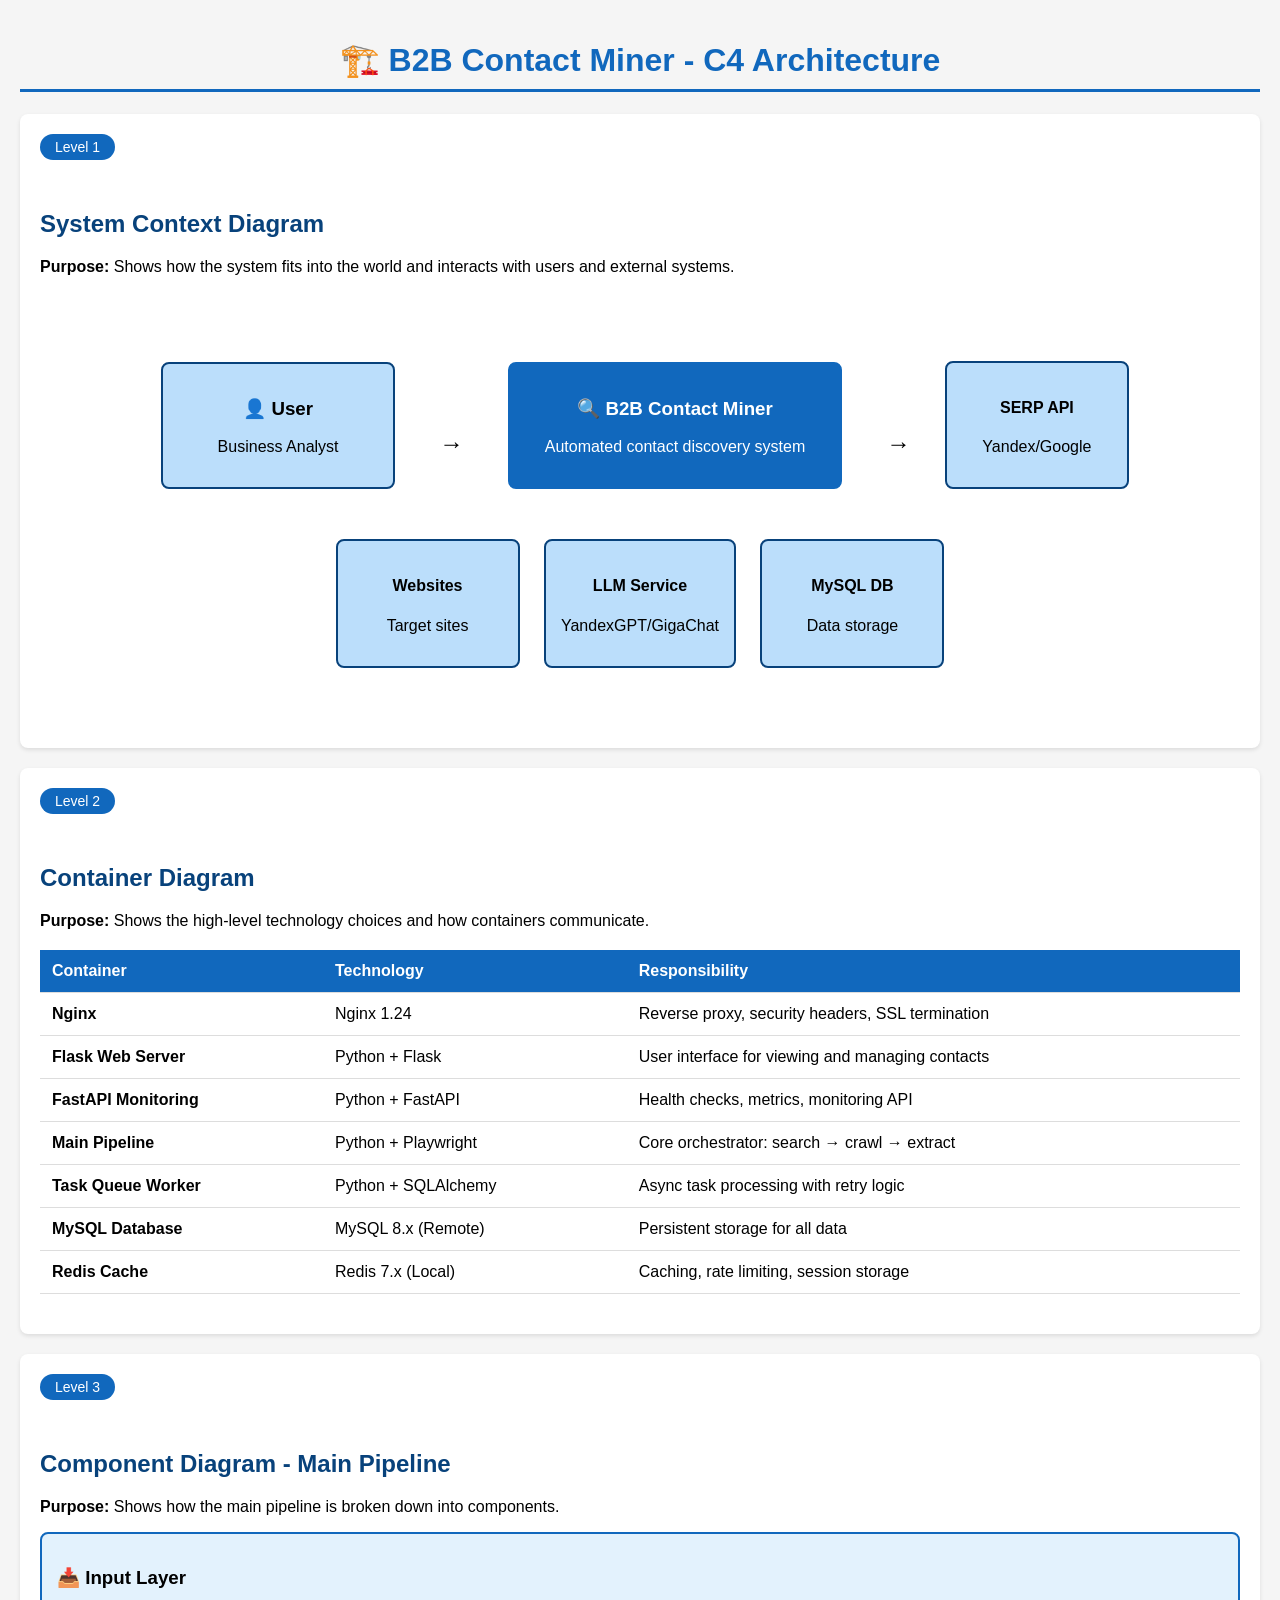
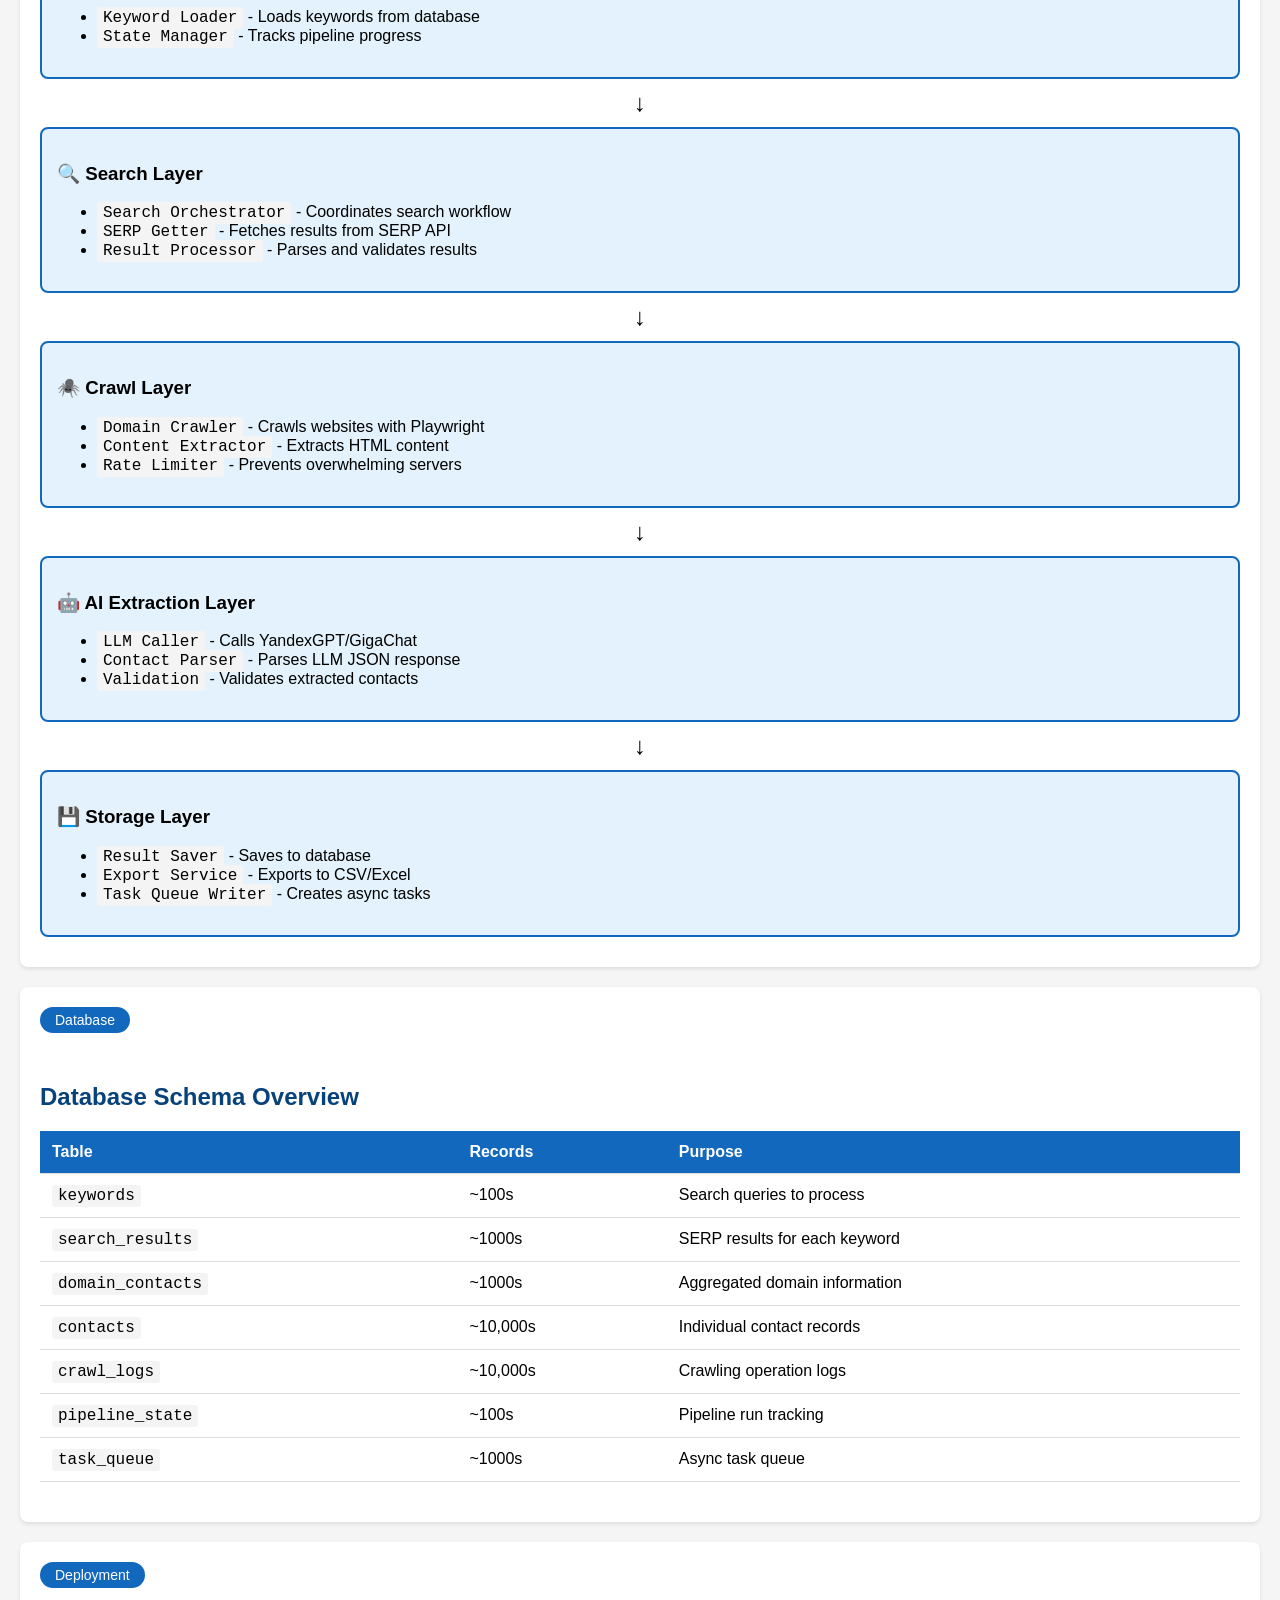
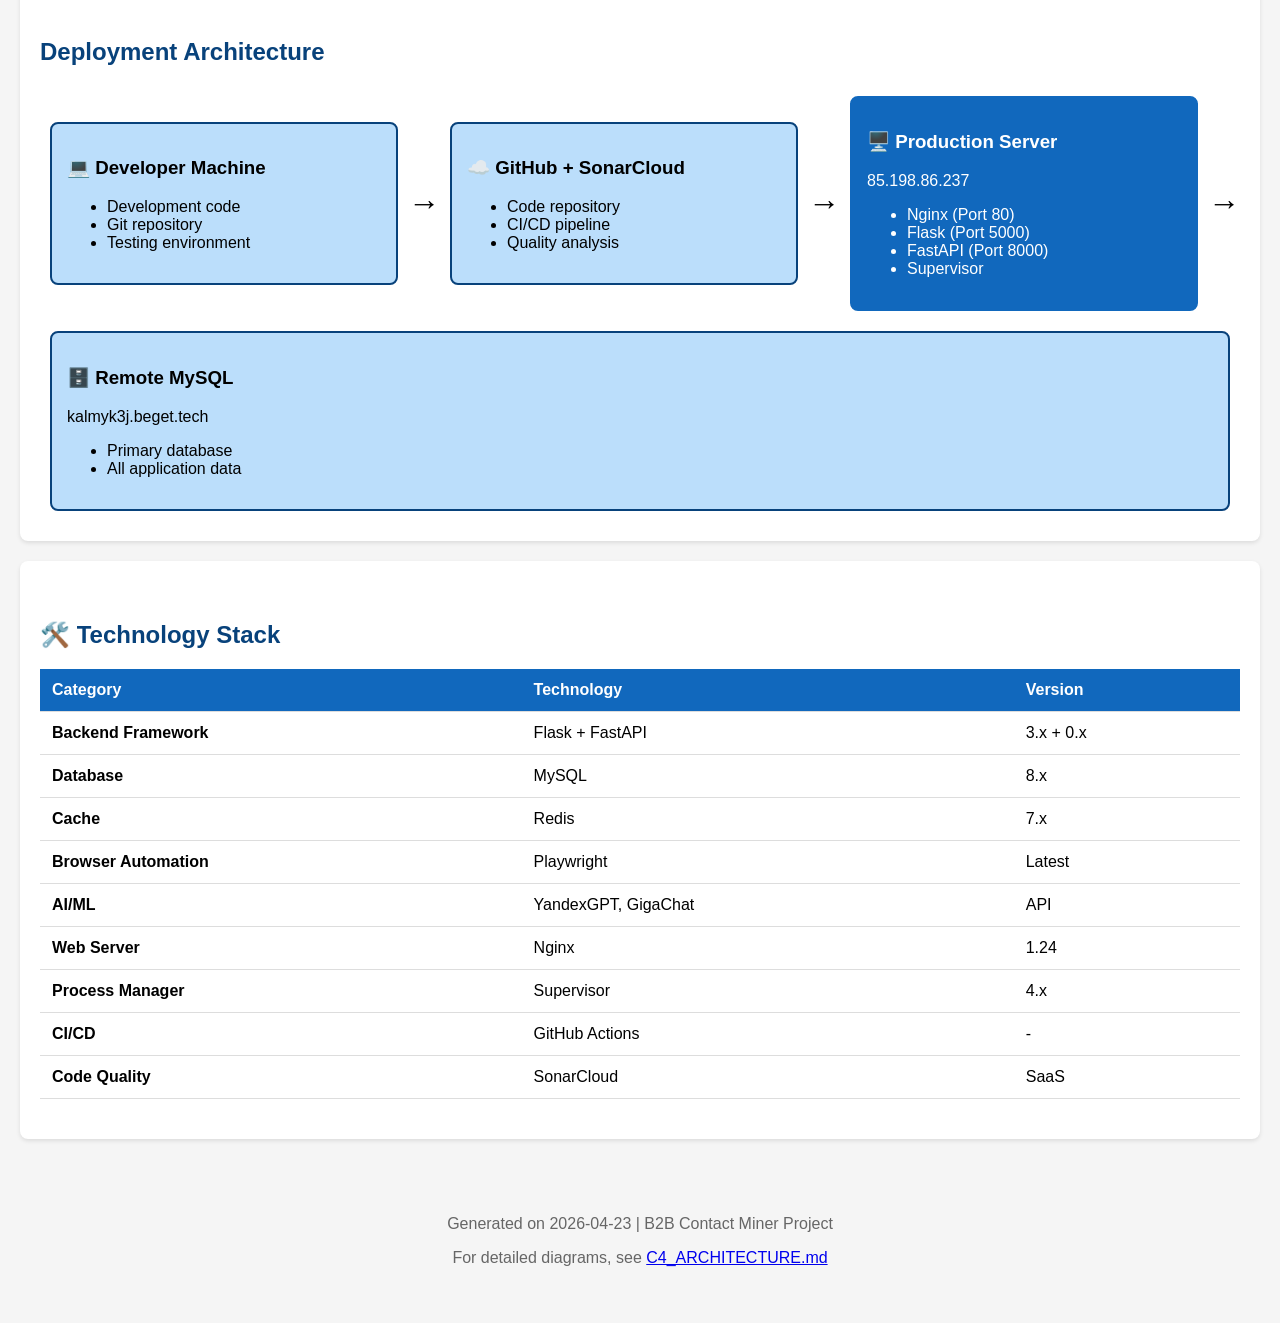
==== doc/C4_DIAGRAM.html @ bc8a8324 "Add interactive HTML C4 architecture diagram" ====
<!DOCTYPE html>
<html lang="en">
<head>
    <meta charset="UTF-8">
    <meta name="viewport" content="width=device-width, initial-scale=1.0">
    <title>B2B Contact Miner - C4 Architecture</title>
    <style>
        body {
            font-family: 'Segoe UI', Tahoma, Geneva, Verdana, sans-serif;
            max-width: 1400px;
            margin: 0 auto;
            padding: 20px;
            background: #f5f5f5;
        }
        h1 {
            color: #1168bd;
            text-align: center;
            border-bottom: 3px solid #1168bd;
            padding-bottom: 10px;
        }
        h2 {
            color: #08427b;
            margin-top: 40px;
        }
        .diagram-container {
            background: white;
            padding: 20px;
            margin: 20px 0;
            border-radius: 8px;
            box-shadow: 0 2px 4px rgba(0,0,0,0.1);
        }
        .level-badge {
            display: inline-block;
            background: #1168bd;
            color: white;
            padding: 5px 15px;
            border-radius: 20px;
            font-size: 14px;
            margin-bottom: 10px;
        }
        table {
            width: 100%;
            border-collapse: collapse;
            margin: 20px 0;
            background: white;
        }
        th, td {
            padding: 12px;
            text-align: left;
            border-bottom: 1px solid #ddd;
        }
        th {
            background: #1168bd;
            color: white;
        }
        tr:hover {
            background: #f5f5f5;
        }
        .component-box {
            border: 2px solid #1168bd;
            border-radius: 8px;
            padding: 15px;
            margin: 10px 0;
            background: #e3f2fd;
        }
        .external-box {
            border: 2px solid #08427b;
            border-radius: 8px;
            padding: 15px;
            margin: 10px 0;
            background: #bbdefb;
        }
        code {
            background: #f4f4f4;
            padding: 2px 6px;
            border-radius: 3px;
            font-family: 'Courier New', monospace;
        }
    </style>
</head>
<body>
    <h1>🏗️ B2B Contact Miner - C4 Architecture</h1>
    
    <div class="diagram-container">
        <span class="level-badge">Level 1</span>
        <h2>System Context Diagram</h2>
        <p><strong>Purpose:</strong> Shows how the system fits into the world and interacts with users and external systems.</p>
        
        <div style="text-align: center; padding: 40px;">
            <div style="display: inline-block; margin: 20px;">
                <div class="external-box" style="min-width: 200px;">
                    <h3>👤 User</h3>
                    <p>Business Analyst</p>
                </div>
            </div>
            
            <div style="display: inline-block; margin: 20px; font-size: 24px;">→</div>
            
            <div style="display: inline-block; margin: 20px;">
                <div class="component-box" style="min-width: 300px; background: #1168bd; color: white;">
                    <h3>🔍 B2B Contact Miner</h3>
                    <p>Automated contact discovery system</p>
                </div>
            </div>
            
            <div style="display: inline-block; margin: 20px; font-size: 24px;">→</div>
            
            <div style="display: inline-block; margin: 10px;">
                <div class="external-box" style="min-width: 150px;">
                    <h4>SERP API</h4>
                    <p>Yandex/Google</p>
                </div>
            </div>
            <div style="display: inline-block; margin: 10px;">
                <div class="external-box" style="min-width: 150px;">
                    <h4>Websites</h4>
                    <p>Target sites</p>
                </div>
            </div>
            <div style="display: inline-block; margin: 10px;">
                <div class="external-box" style="min-width: 150px;">
                    <h4>LLM Service</h4>
                    <p>YandexGPT/GigaChat</p>
                </div>
            </div>
            <div style="display: inline-block; margin: 10px;">
                <div class="external-box" style="min-width: 150px;">
                    <h4>MySQL DB</h4>
                    <p>Data storage</p>
                </div>
            </div>
        </div>
    </div>
    
    <div class="diagram-container">
        <span class="level-badge">Level 2</span>
        <h2>Container Diagram</h2>
        <p><strong>Purpose:</strong> Shows the high-level technology choices and how containers communicate.</p>
        
        <table>
            <thead>
                <tr>
                    <th>Container</th>
                    <th>Technology</th>
                    <th>Responsibility</th>
                </tr>
            </thead>
            <tbody>
                <tr>
                    <td><strong>Nginx</strong></td>
                    <td>Nginx 1.24</td>
                    <td>Reverse proxy, security headers, SSL termination</td>
                </tr>
                <tr>
                    <td><strong>Flask Web Server</strong></td>
                    <td>Python + Flask</td>
                    <td>User interface for viewing and managing contacts</td>
                </tr>
                <tr>
                    <td><strong>FastAPI Monitoring</strong></td>
                    <td>Python + FastAPI</td>
                    <td>Health checks, metrics, monitoring API</td>
                </tr>
                <tr>
                    <td><strong>Main Pipeline</strong></td>
                    <td>Python + Playwright</td>
                    <td>Core orchestrator: search → crawl → extract</td>
                </tr>
                <tr>
                    <td><strong>Task Queue Worker</strong></td>
                    <td>Python + SQLAlchemy</td>
                    <td>Async task processing with retry logic</td>
                </tr>
                <tr>
                    <td><strong>MySQL Database</strong></td>
                    <td>MySQL 8.x (Remote)</td>
                    <td>Persistent storage for all data</td>
                </tr>
                <tr>
                    <td><strong>Redis Cache</strong></td>
                    <td>Redis 7.x (Local)</td>
                    <td>Caching, rate limiting, session storage</td>
                </tr>
            </tbody>
        </table>
    </div>
    
    <div class="diagram-container">
        <span class="level-badge">Level 3</span>
        <h2>Component Diagram - Main Pipeline</h2>
        <p><strong>Purpose:</strong> Shows how the main pipeline is broken down into components.</p>
        
        <div class="component-box">
            <h3>📥 Input Layer</h3>
            <ul>
                <li><code>Keyword Loader</code> - Loads keywords from database</li>
                <li><code>State Manager</code> - Tracks pipeline progress</li>
            </ul>
        </div>
        
        <div style="text-align: center; font-size: 24px; margin: 10px;">↓</div>
        
        <div class="component-box">
            <h3>🔍 Search Layer</h3>
            <ul>
                <li><code>Search Orchestrator</code> - Coordinates search workflow</li>
                <li><code>SERP Getter</code> - Fetches results from SERP API</li>
                <li><code>Result Processor</code> - Parses and validates results</li>
            </ul>
        </div>
        
        <div style="text-align: center; font-size: 24px; margin: 10px;">↓</div>
        
        <div class="component-box">
            <h3>🕷️ Crawl Layer</h3>
            <ul>
                <li><code>Domain Crawler</code> - Crawls websites with Playwright</li>
                <li><code>Content Extractor</code> - Extracts HTML content</li>
                <li><code>Rate Limiter</code> - Prevents overwhelming servers</li>
            </ul>
        </div>
        
        <div style="text-align: center; font-size: 24px; margin: 10px;">↓</div>
        
        <div class="component-box">
            <h3>🤖 AI Extraction Layer</h3>
            <ul>
                <li><code>LLM Caller</code> - Calls YandexGPT/GigaChat</li>
                <li><code>Contact Parser</code> - Parses LLM JSON response</li>
                <li><code>Validation</code> - Validates extracted contacts</li>
            </ul>
        </div>
        
        <div style="text-align: center; font-size: 24px; margin: 10px;">↓</div>
        
        <div class="component-box">
            <h3>💾 Storage Layer</h3>
            <ul>
                <li><code>Result Saver</code> - Saves to database</li>
                <li><code>Export Service</code> - Exports to CSV/Excel</li>
                <li><code>Task Queue Writer</code> - Creates async tasks</li>
            </ul>
        </div>
    </div>
    
    <div class="diagram-container">
        <span class="level-badge">Database</span>
        <h2>Database Schema Overview</h2>
        
        <table>
            <thead>
                <tr>
                    <th>Table</th>
                    <th>Records</th>
                    <th>Purpose</th>
                </tr>
            </thead>
            <tbody>
                <tr>
                    <td><code>keywords</code></td>
                    <td>~100s</td>
                    <td>Search queries to process</td>
                </tr>
                <tr>
                    <td><code>search_results</code></td>
                    <td>~1000s</td>
                    <td>SERP results for each keyword</td>
                </tr>
                <tr>
                    <td><code>domain_contacts</code></td>
                    <td>~1000s</td>
                    <td>Aggregated domain information</td>
                </tr>
                <tr>
                    <td><code>contacts</code></td>
                    <td>~10,000s</td>
                    <td>Individual contact records</td>
                </tr>
                <tr>
                    <td><code>crawl_logs</code></td>
                    <td>~10,000s</td>
                    <td>Crawling operation logs</td>
                </tr>
                <tr>
                    <td><code>pipeline_state</code></td>
                    <td>~100s</td>
                    <td>Pipeline run tracking</td>
                </tr>
                <tr>
                    <td><code>task_queue</code></td>
                    <td>~1000s</td>
                    <td>Async task queue</td>
                </tr>
            </tbody>
        </table>
    </div>
    
    <div class="diagram-container">
        <span class="level-badge">Deployment</span>
        <h2>Deployment Architecture</h2>
        
        <div style="display: flex; justify-content: space-around; align-items: center; flex-wrap: wrap;">
            <div class="external-box" style="flex: 1; min-width: 250px; margin: 10px;">
                <h3>💻 Developer Machine</h3>
                <ul>
                    <li>Development code</li>
                    <li>Git repository</li>
                    <li>Testing environment</li>
                </ul>
            </div>
            
            <div style="font-size: 32px;">→</div>
            
            <div class="external-box" style="flex: 1; min-width: 250px; margin: 10px;">
                <h3>☁️ GitHub + SonarCloud</h3>
                <ul>
                    <li>Code repository</li>
                    <li>CI/CD pipeline</li>
                    <li>Quality analysis</li>
                </ul>
            </div>
            
            <div style="font-size: 32px;">→</div>
            
            <div class="component-box" style="flex: 1; min-width: 250px; margin: 10px; background: #1168bd; color: white;">
                <h3>🖥️ Production Server</h3>
                <p>85.198.86.237</p>
                <ul style="color: white;">
                    <li>Nginx (Port 80)</li>
                    <li>Flask (Port 5000)</li>
                    <li>FastAPI (Port 8000)</li>
                    <li>Supervisor</li>
                </ul>
            </div>
            
            <div style="font-size: 32px;">→</div>
            
            <div class="external-box" style="flex: 1; min-width: 250px; margin: 10px;">
                <h3>🗄️ Remote MySQL</h3>
                <p>kalmyk3j.beget.tech</p>
                <ul>
                    <li>Primary database</li>
                    <li>All application data</li>
                </ul>
            </div>
        </div>
    </div>
    
    <div class="diagram-container">
        <h2>🛠️ Technology Stack</h2>
        <table>
            <thead>
                <tr>
                    <th>Category</th>
                    <th>Technology</th>
                    <th>Version</th>
                </tr>
            </thead>
            <tbody>
                <tr>
                    <td><strong>Backend Framework</strong></td>
                    <td>Flask + FastAPI</td>
                    <td>3.x + 0.x</td>
                </tr>
                <tr>
                    <td><strong>Database</strong></td>
                    <td>MySQL</td>
                    <td>8.x</td>
                </tr>
                <tr>
                    <td><strong>Cache</strong></td>
                    <td>Redis</td>
                    <td>7.x</td>
                </tr>
                <tr>
                    <td><strong>Browser Automation</strong></td>
                    <td>Playwright</td>
                    <td>Latest</td>
                </tr>
                <tr>
                    <td><strong>AI/ML</strong></td>
                    <td>YandexGPT, GigaChat</td>
                    <td>API</td>
                </tr>
                <tr>
                    <td><strong>Web Server</strong></td>
                    <td>Nginx</td>
                    <td>1.24</td>
                </tr>
                <tr>
                    <td><strong>Process Manager</strong></td>
                    <td>Supervisor</td>
                    <td>4.x</td>
                </tr>
                <tr>
                    <td><strong>CI/CD</strong></td>
                    <td>GitHub Actions</td>
                    <td>-</td>
                </tr>
                <tr>
                    <td><strong>Code Quality</strong></td>
                    <td>SonarCloud</td>
                    <td>SaaS</td>
                </tr>
            </tbody>
        </table>
    </div>
    
    <footer style="text-align: center; margin-top: 40px; padding: 20px; color: #666;">
        <p>Generated on 2026-04-23 | B2B Contact Miner Project</p>
        <p>For detailed diagrams, see <a href="C4_ARCHITECTURE.md">C4_ARCHITECTURE.md</a></p>
    </footer>
</body>
</html>
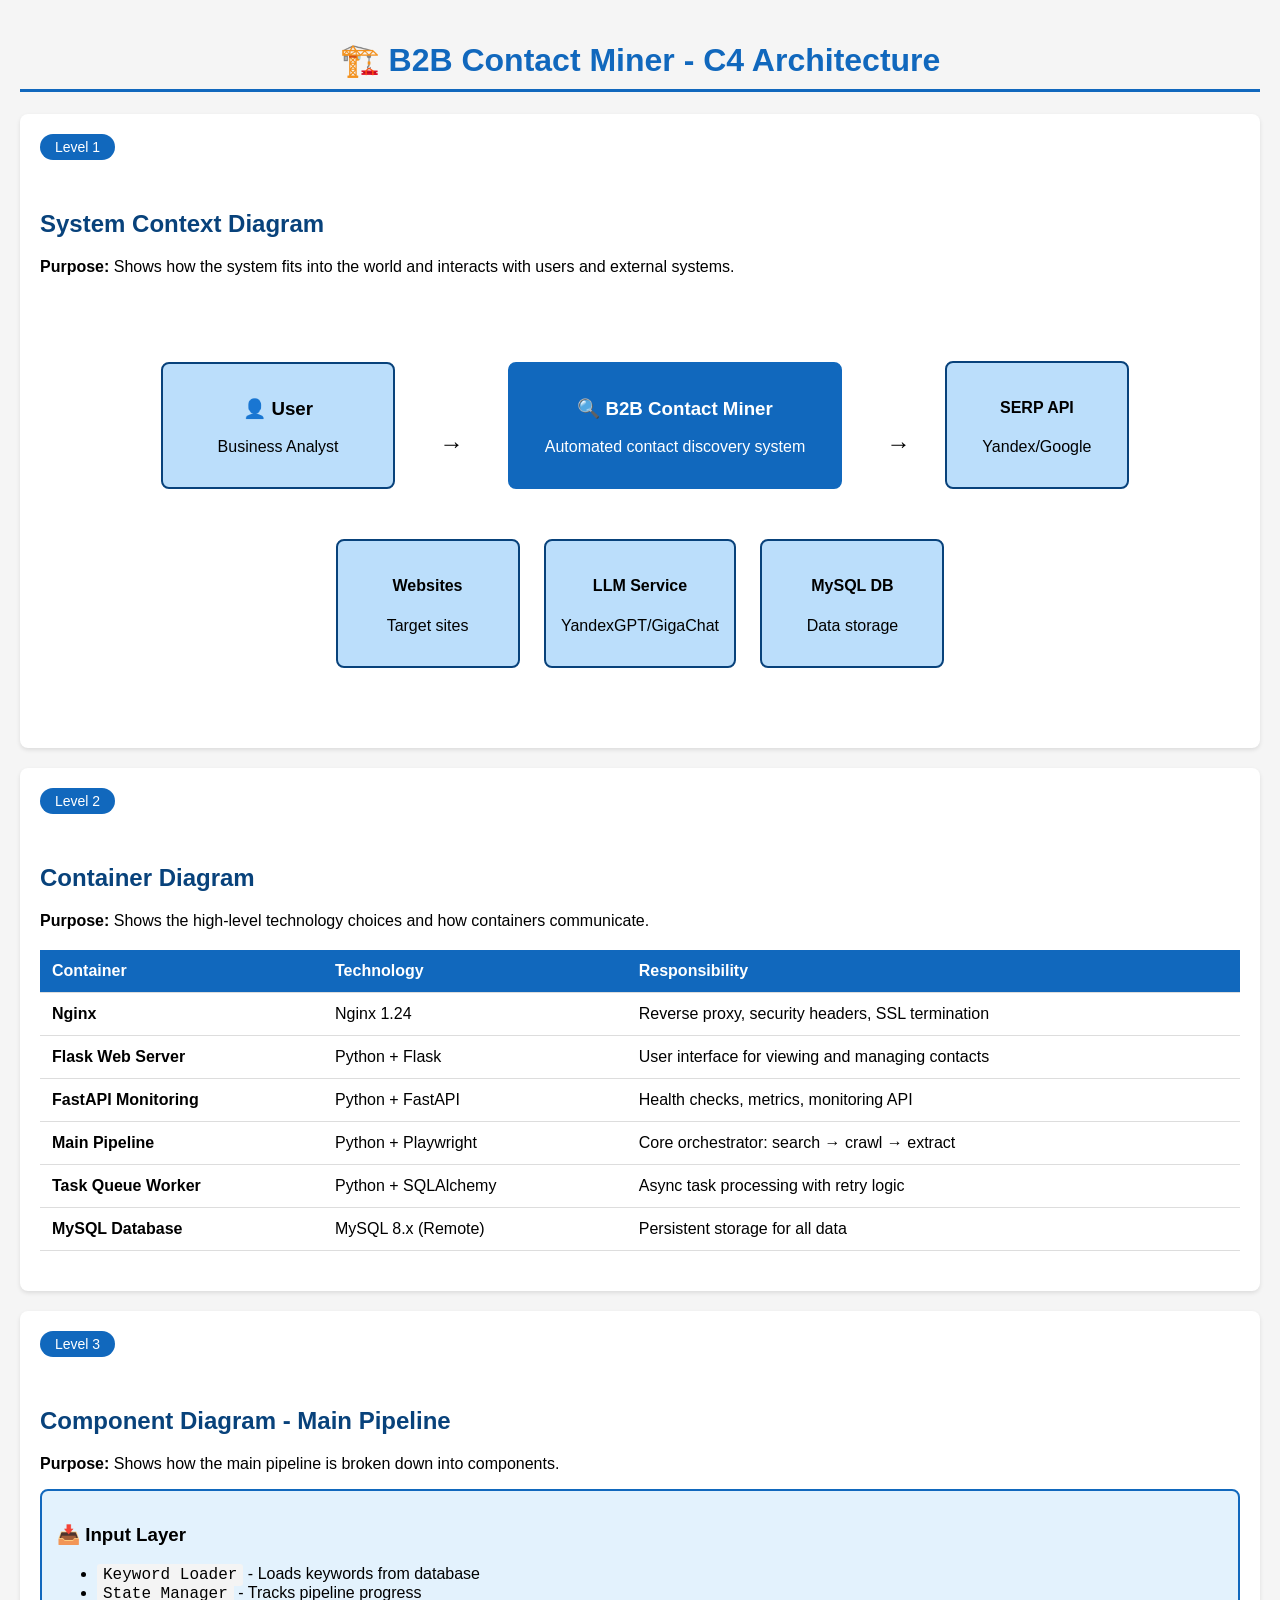
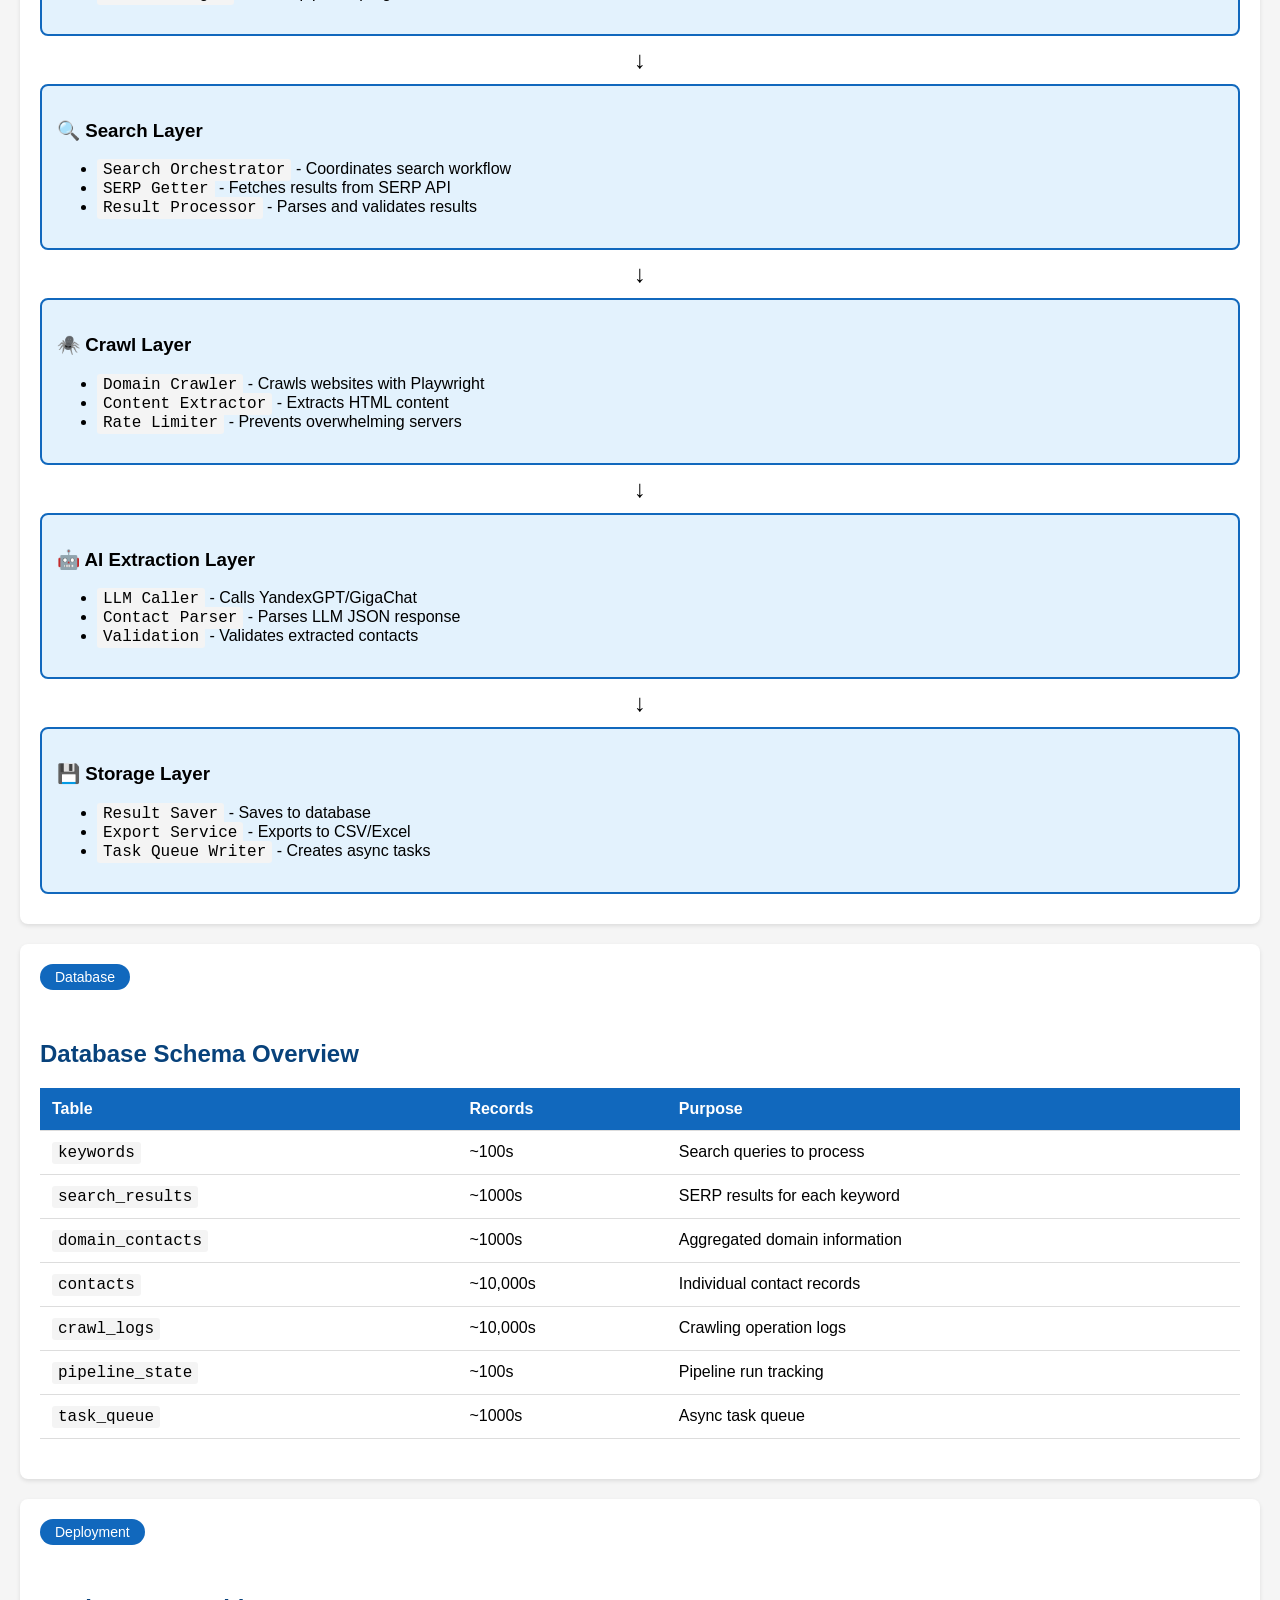
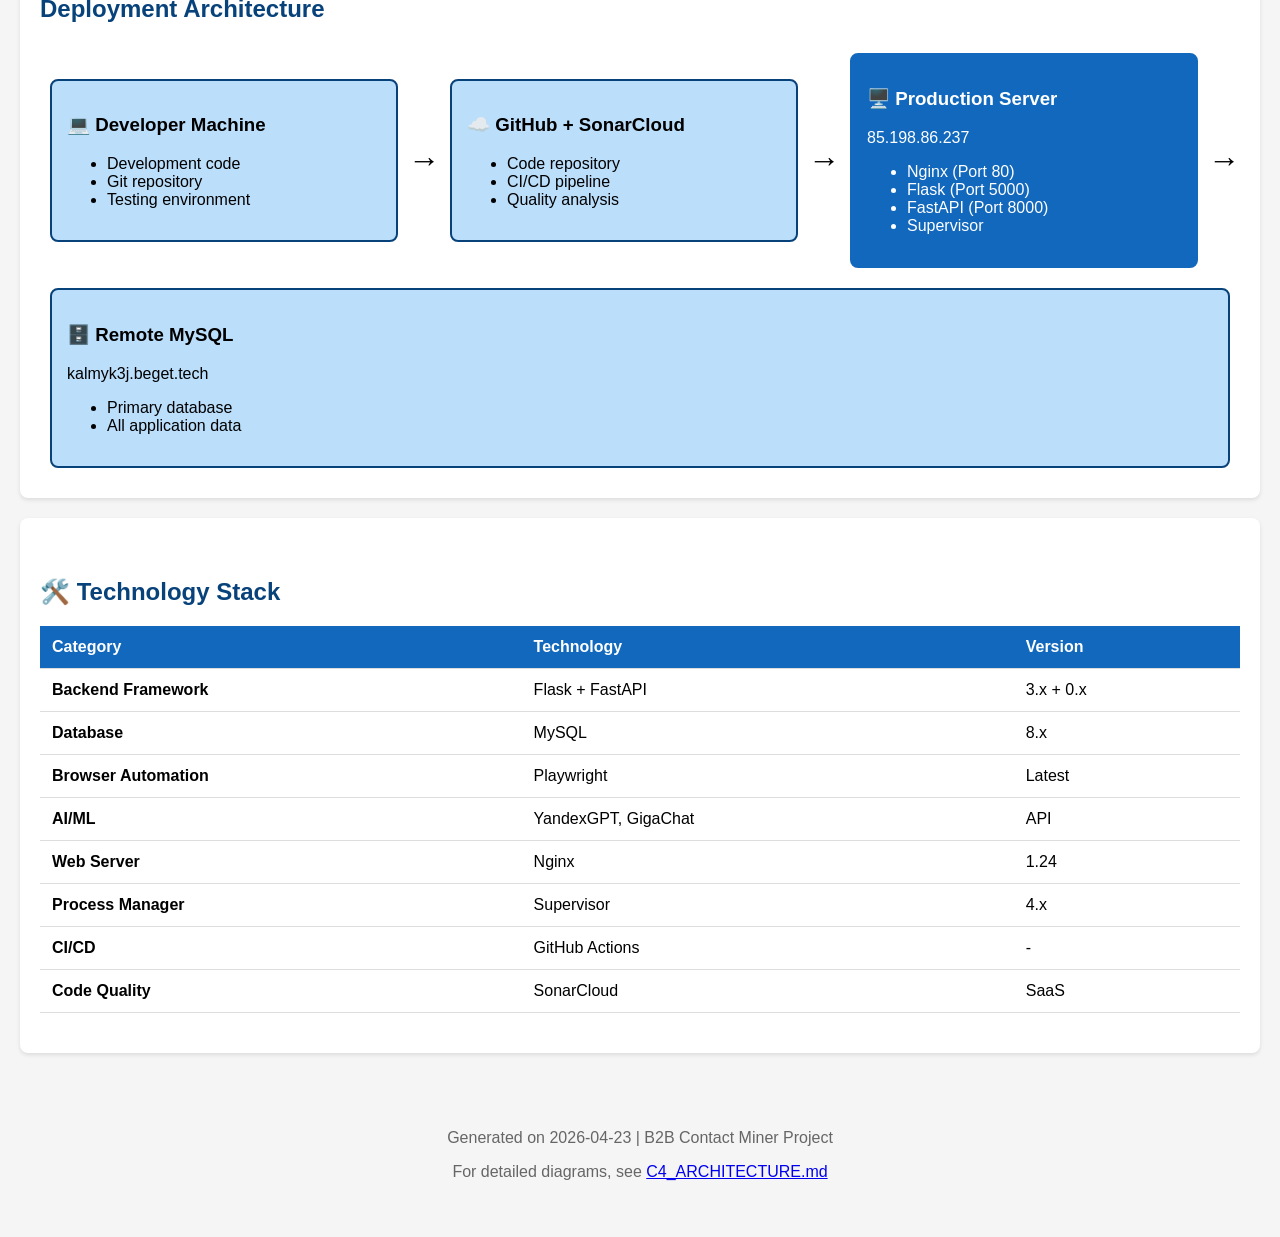
==== commit 36df65f8: "Align architecture docs and diagrams with current DB-backed queue design. This removes outdated Redi" ====
--- a/doc/C4_DIAGRAM.html
+++ b/doc/C4_DIAGRAM.html
@@ -176,11 +176,6 @@
                     <td>MySQL 8.x (Remote)</td>
                     <td>Persistent storage for all data</td>
                 </tr>
-                <tr>
-                    <td><strong>Redis Cache</strong></td>
-                    <td>Redis 7.x (Local)</td>
-                    <td>Caching, rate limiting, session storage</td>
-                </tr>
             </tbody>
         </table>
     </div>
@@ -368,11 +363,6 @@
                     <td>8.x</td>
                 </tr>
                 <tr>
-                    <td><strong>Cache</strong></td>
-                    <td>Redis</td>
-                    <td>7.x</td>
-                </tr>
-                <tr>
                     <td><strong>Browser Automation</strong></td>
                     <td>Playwright</td>
                     <td>Latest</td>
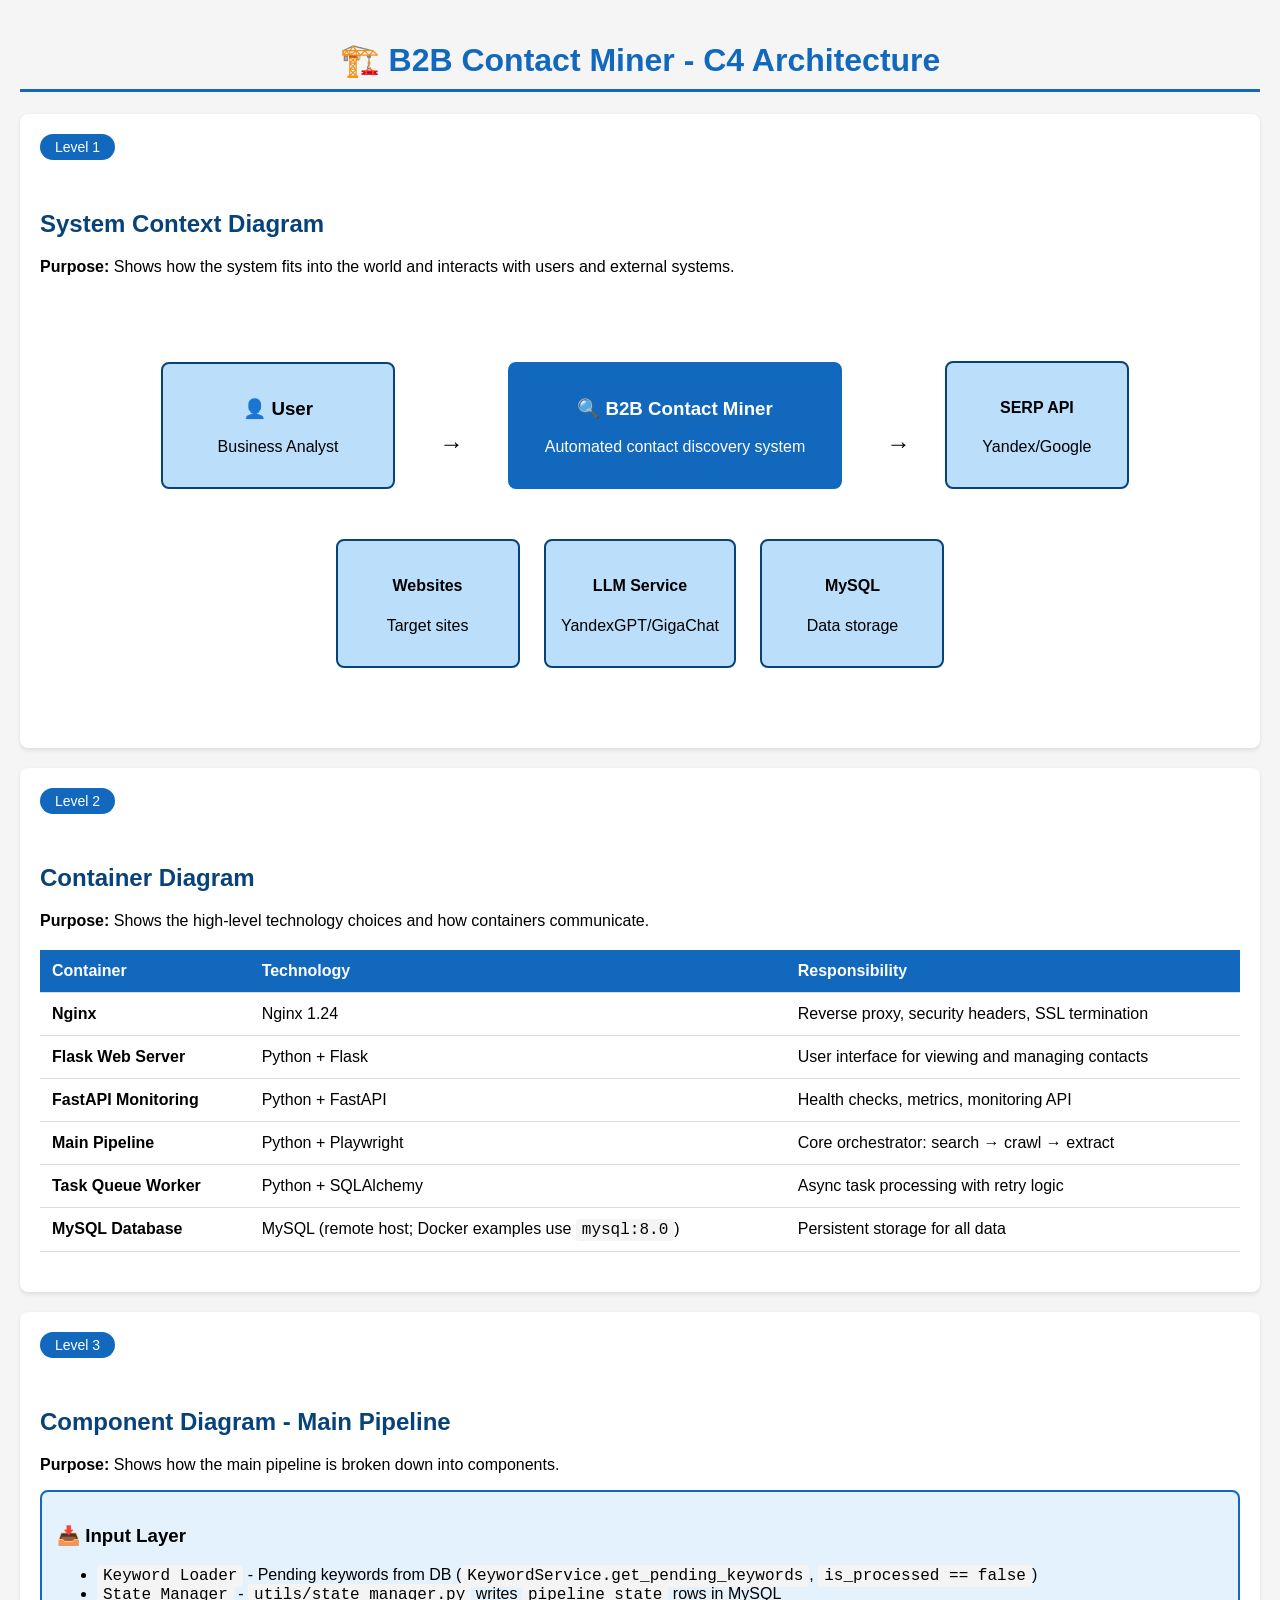
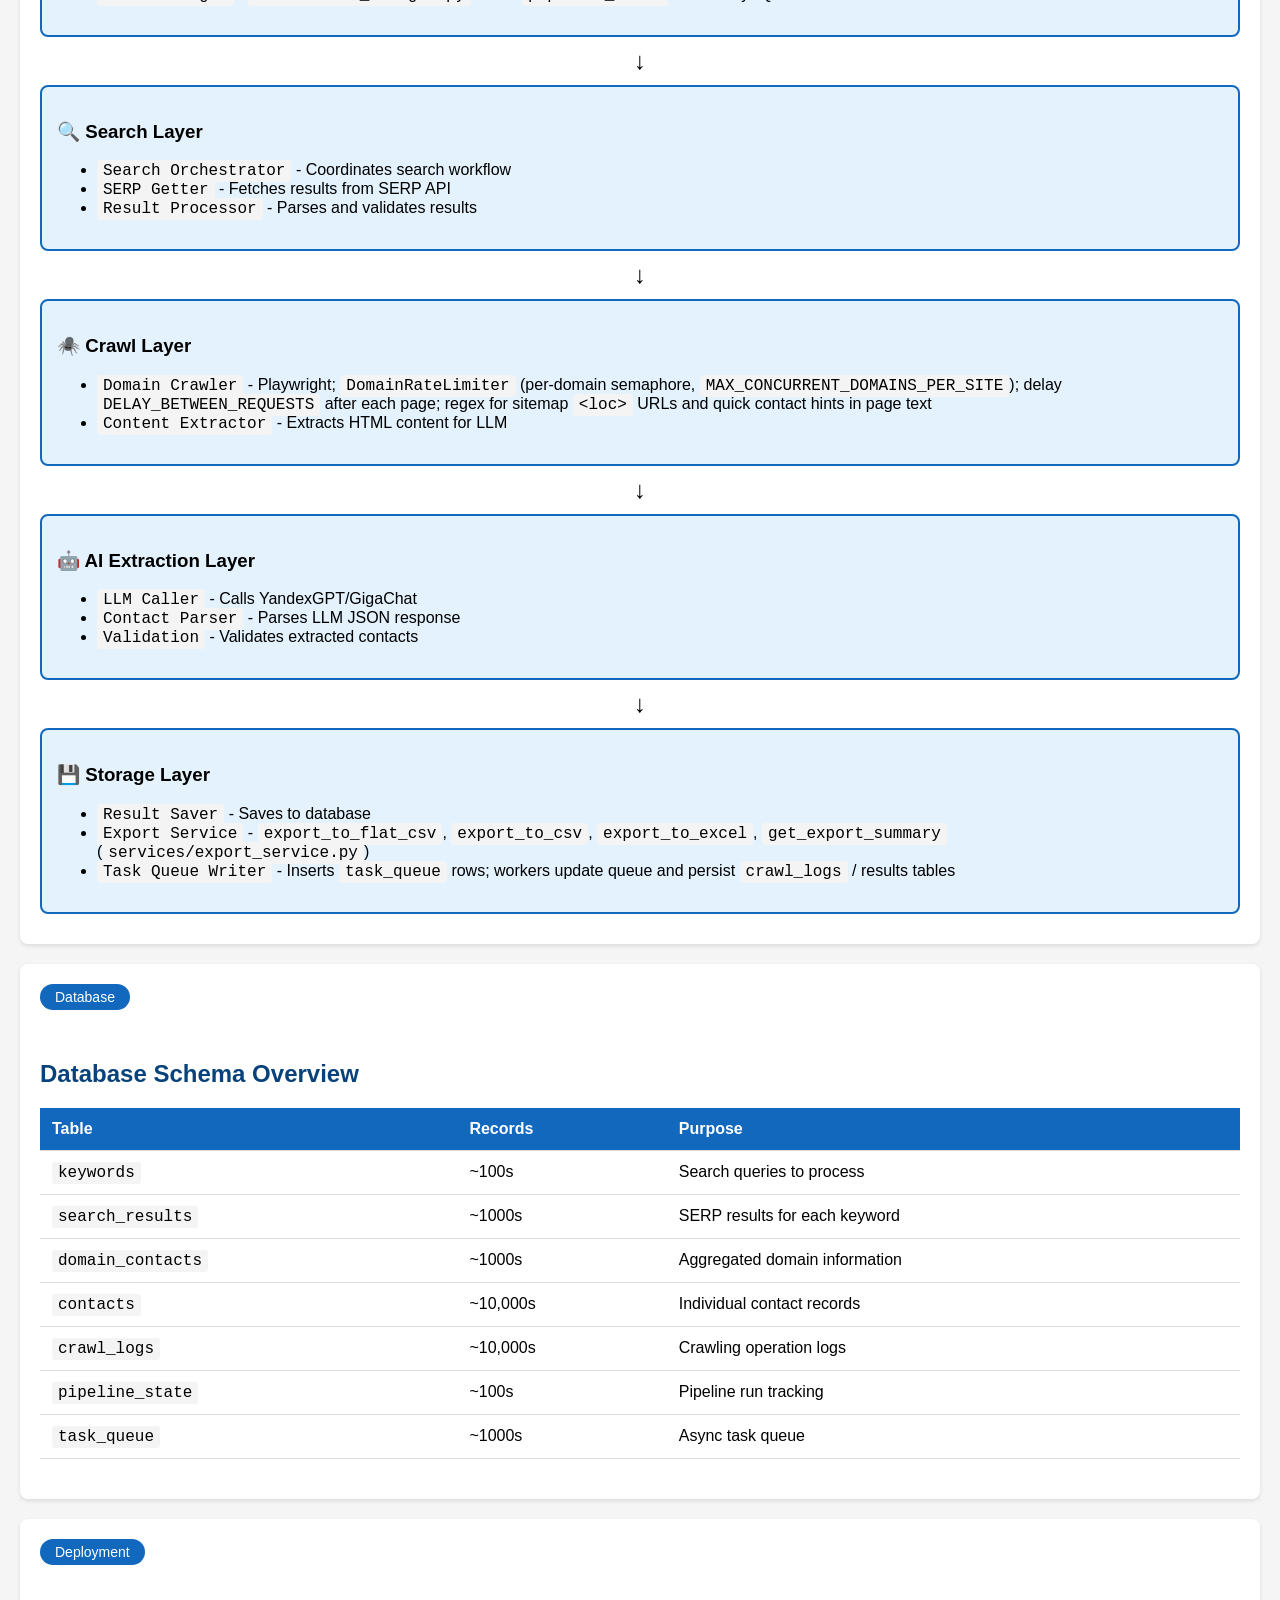
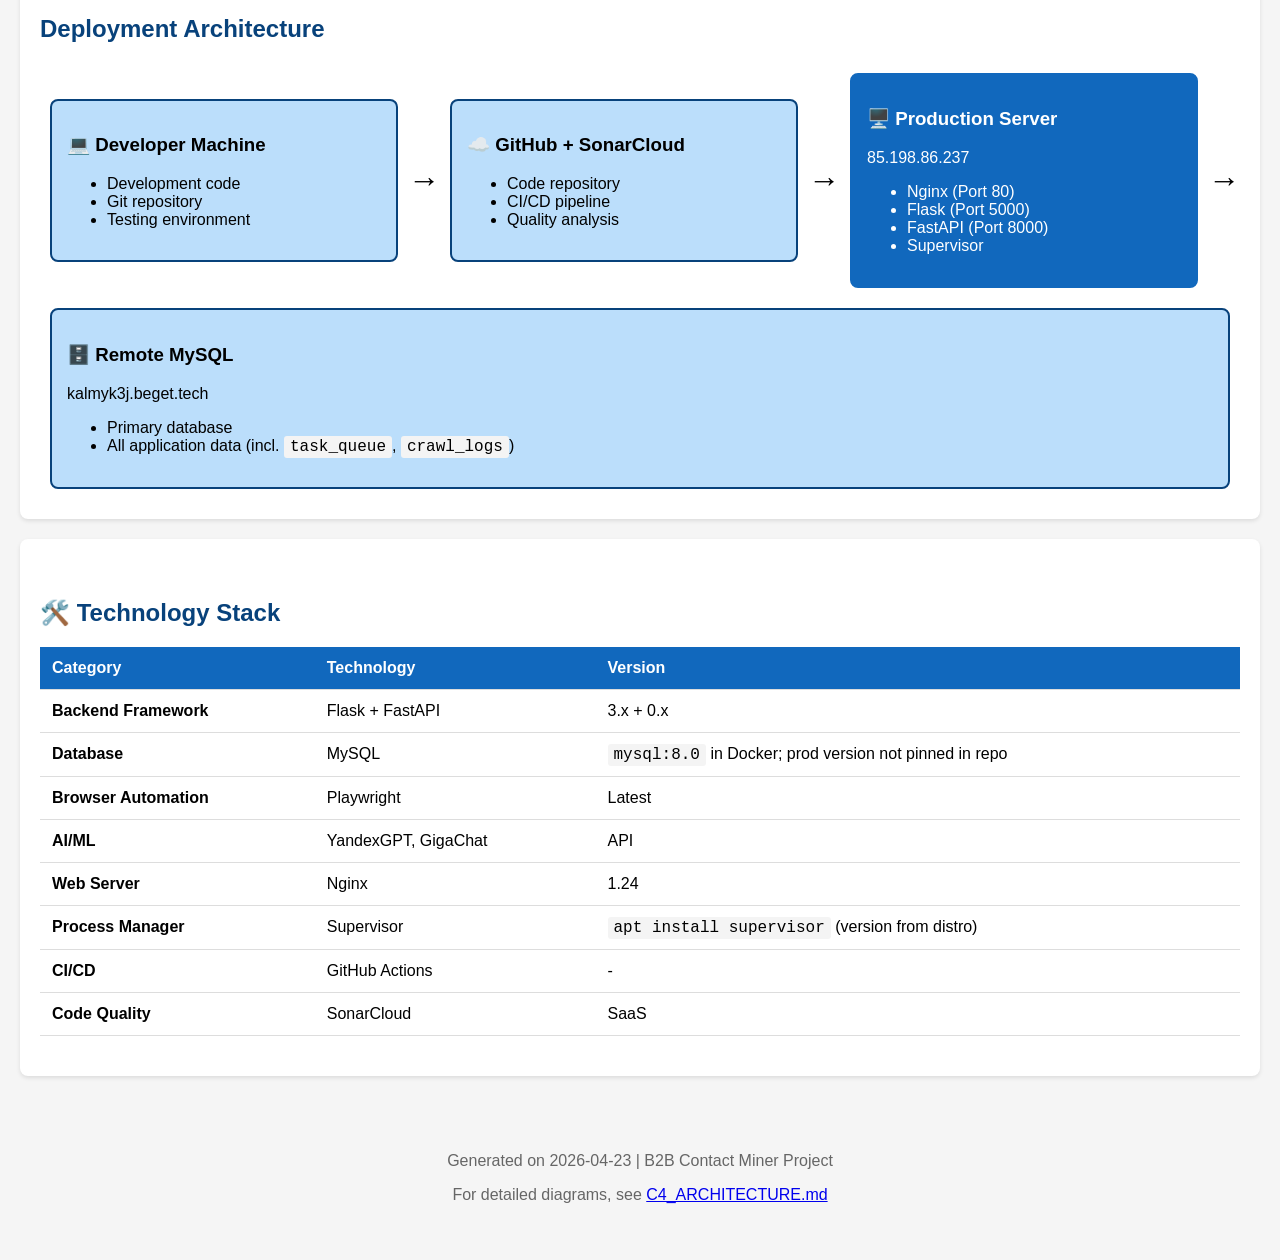
==== commit 8b53020c: "docs(c4): align diagrams with codebase (MySQL, workers, crawl_logs, export) Co-authored-by: Cursor <" ====
--- a/doc/C4_DIAGRAM.html
+++ b/doc/C4_DIAGRAM.html
@@ -125,7 +125,7 @@
             </div>
             <div style="display: inline-block; margin: 10px;">
                 <div class="external-box" style="min-width: 150px;">
-                    <h4>MySQL DB</h4>
+                    <h4>MySQL</h4>
                     <p>Data storage</p>
                 </div>
             </div>
@@ -173,7 +173,7 @@
                 </tr>
                 <tr>
                     <td><strong>MySQL Database</strong></td>
-                    <td>MySQL 8.x (Remote)</td>
+                    <td>MySQL (remote host; Docker examples use <code>mysql:8.0</code>)</td>
                     <td>Persistent storage for all data</td>
                 </tr>
             </tbody>
@@ -188,8 +188,8 @@
         <div class="component-box">
             <h3>📥 Input Layer</h3>
             <ul>
-                <li><code>Keyword Loader</code> - Loads keywords from database</li>
-                <li><code>State Manager</code> - Tracks pipeline progress</li>
+                <li><code>Keyword Loader</code> - Pending keywords from DB (<code>KeywordService.get_pending_keywords</code>, <code>is_processed == false</code>)</li>
+                <li><code>State Manager</code> - <code>utils/state_manager.py</code> writes <code>pipeline_state</code> rows in MySQL</li>
             </ul>
         </div>
         
@@ -209,9 +209,8 @@
         <div class="component-box">
             <h3>🕷️ Crawl Layer</h3>
             <ul>
-                <li><code>Domain Crawler</code> - Crawls websites with Playwright</li>
-                <li><code>Content Extractor</code> - Extracts HTML content</li>
-                <li><code>Rate Limiter</code> - Prevents overwhelming servers</li>
+                <li><code>Domain Crawler</code> - Playwright; <code>DomainRateLimiter</code> (per-domain semaphore, <code>MAX_CONCURRENT_DOMAINS_PER_SITE</code>); delay <code>DELAY_BETWEEN_REQUESTS</code> after each page; regex for sitemap <code>&lt;loc&gt;</code> URLs and quick contact hints in page text</li>
+                <li><code>Content Extractor</code> - Extracts HTML content for LLM</li>
             </ul>
         </div>
         
@@ -232,8 +231,8 @@
             <h3>💾 Storage Layer</h3>
             <ul>
                 <li><code>Result Saver</code> - Saves to database</li>
-                <li><code>Export Service</code> - Exports to CSV/Excel</li>
-                <li><code>Task Queue Writer</code> - Creates async tasks</li>
+                <li><code>Export Service</code> - <code>export_to_flat_csv</code>, <code>export_to_csv</code>, <code>export_to_excel</code>, <code>get_export_summary</code> (<code>services/export_service.py</code>)</li>
+                <li><code>Task Queue Writer</code> - Inserts <code>task_queue</code> rows; workers update queue and persist <code>crawl_logs</code> / results tables</li>
             </ul>
         </div>
     </div>
@@ -335,7 +334,7 @@
                 <p>kalmyk3j.beget.tech</p>
                 <ul>
                     <li>Primary database</li>
-                    <li>All application data</li>
+                    <li>All application data (incl. <code>task_queue</code>, <code>crawl_logs</code>)</li>
                 </ul>
             </div>
         </div>
@@ -360,7 +359,7 @@
                 <tr>
                     <td><strong>Database</strong></td>
                     <td>MySQL</td>
-                    <td>8.x</td>
+                    <td><code>mysql:8.0</code> in Docker; prod version not pinned in repo</td>
                 </tr>
                 <tr>
                     <td><strong>Browser Automation</strong></td>
@@ -380,7 +379,7 @@
                 <tr>
                     <td><strong>Process Manager</strong></td>
                     <td>Supervisor</td>
-                    <td>4.x</td>
+                    <td><code>apt install supervisor</code> (version from distro)</td>
                 </tr>
                 <tr>
                     <td><strong>CI/CD</strong></td>
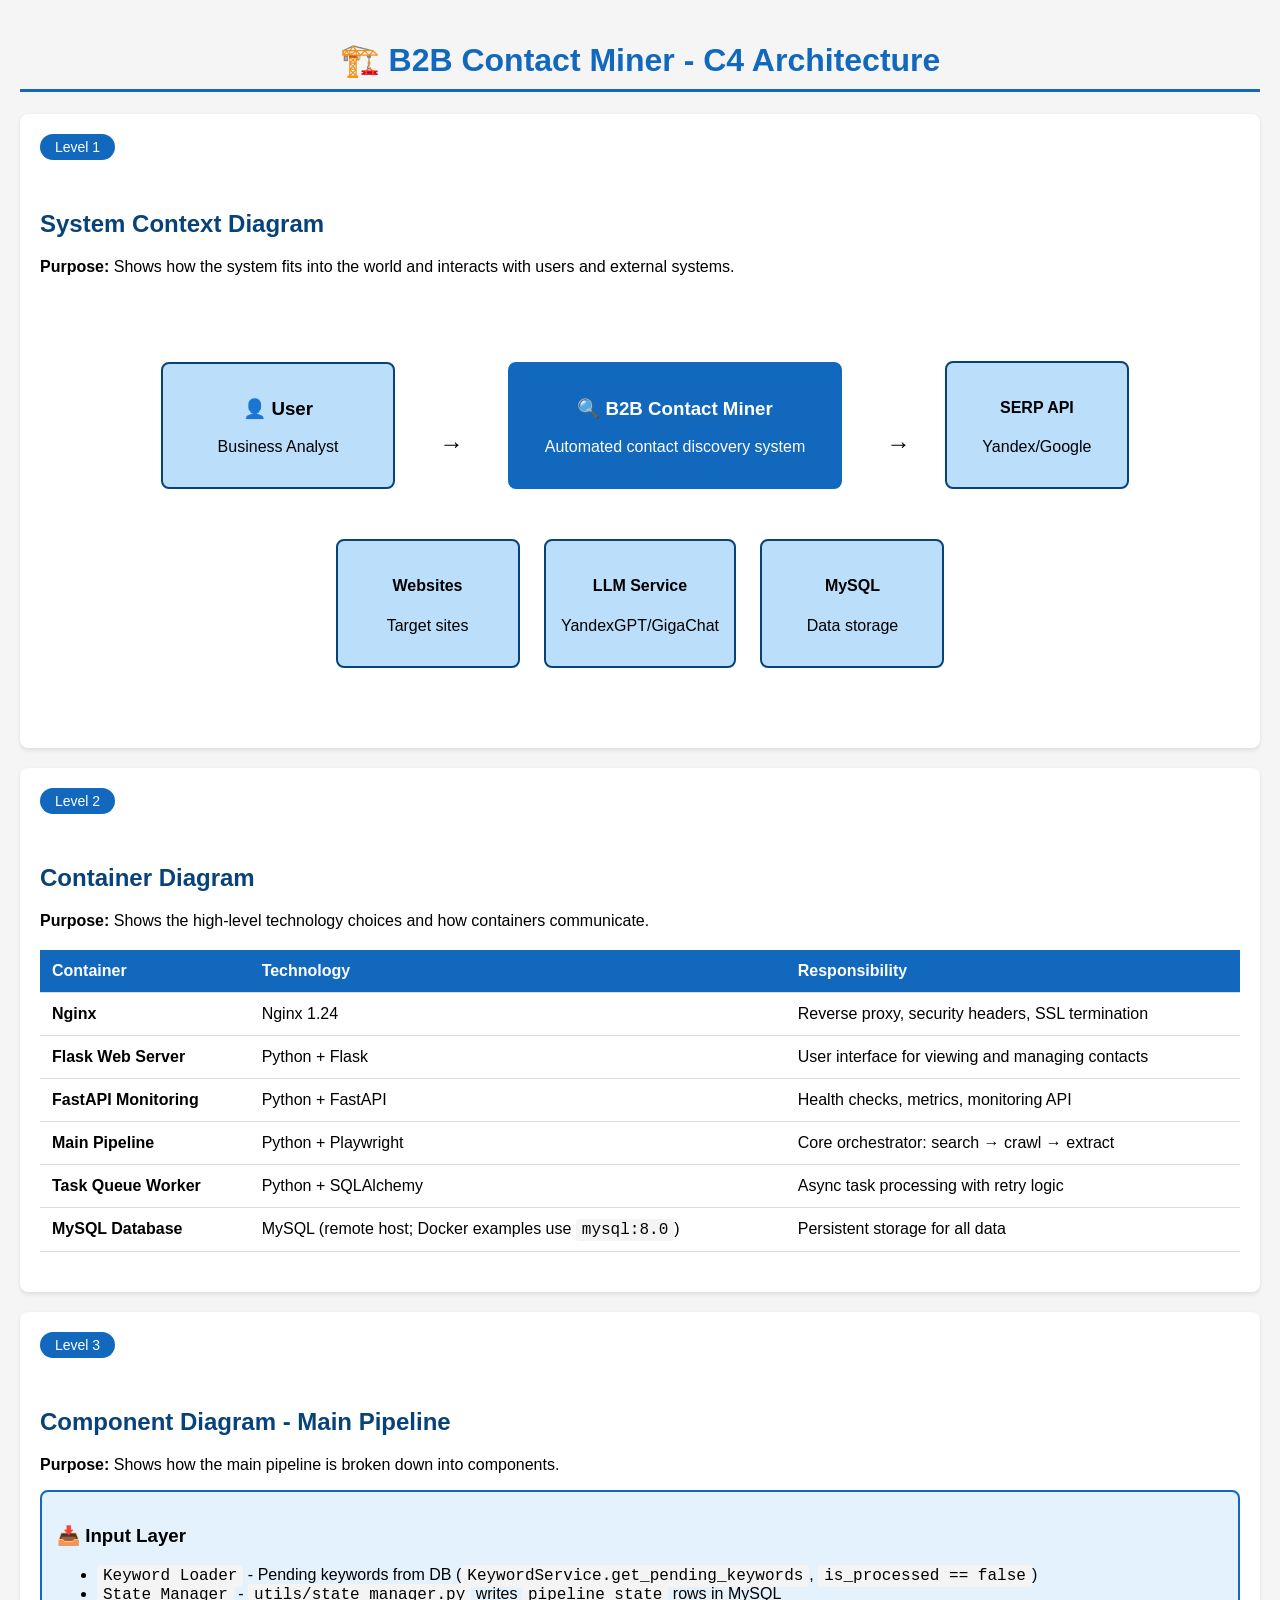
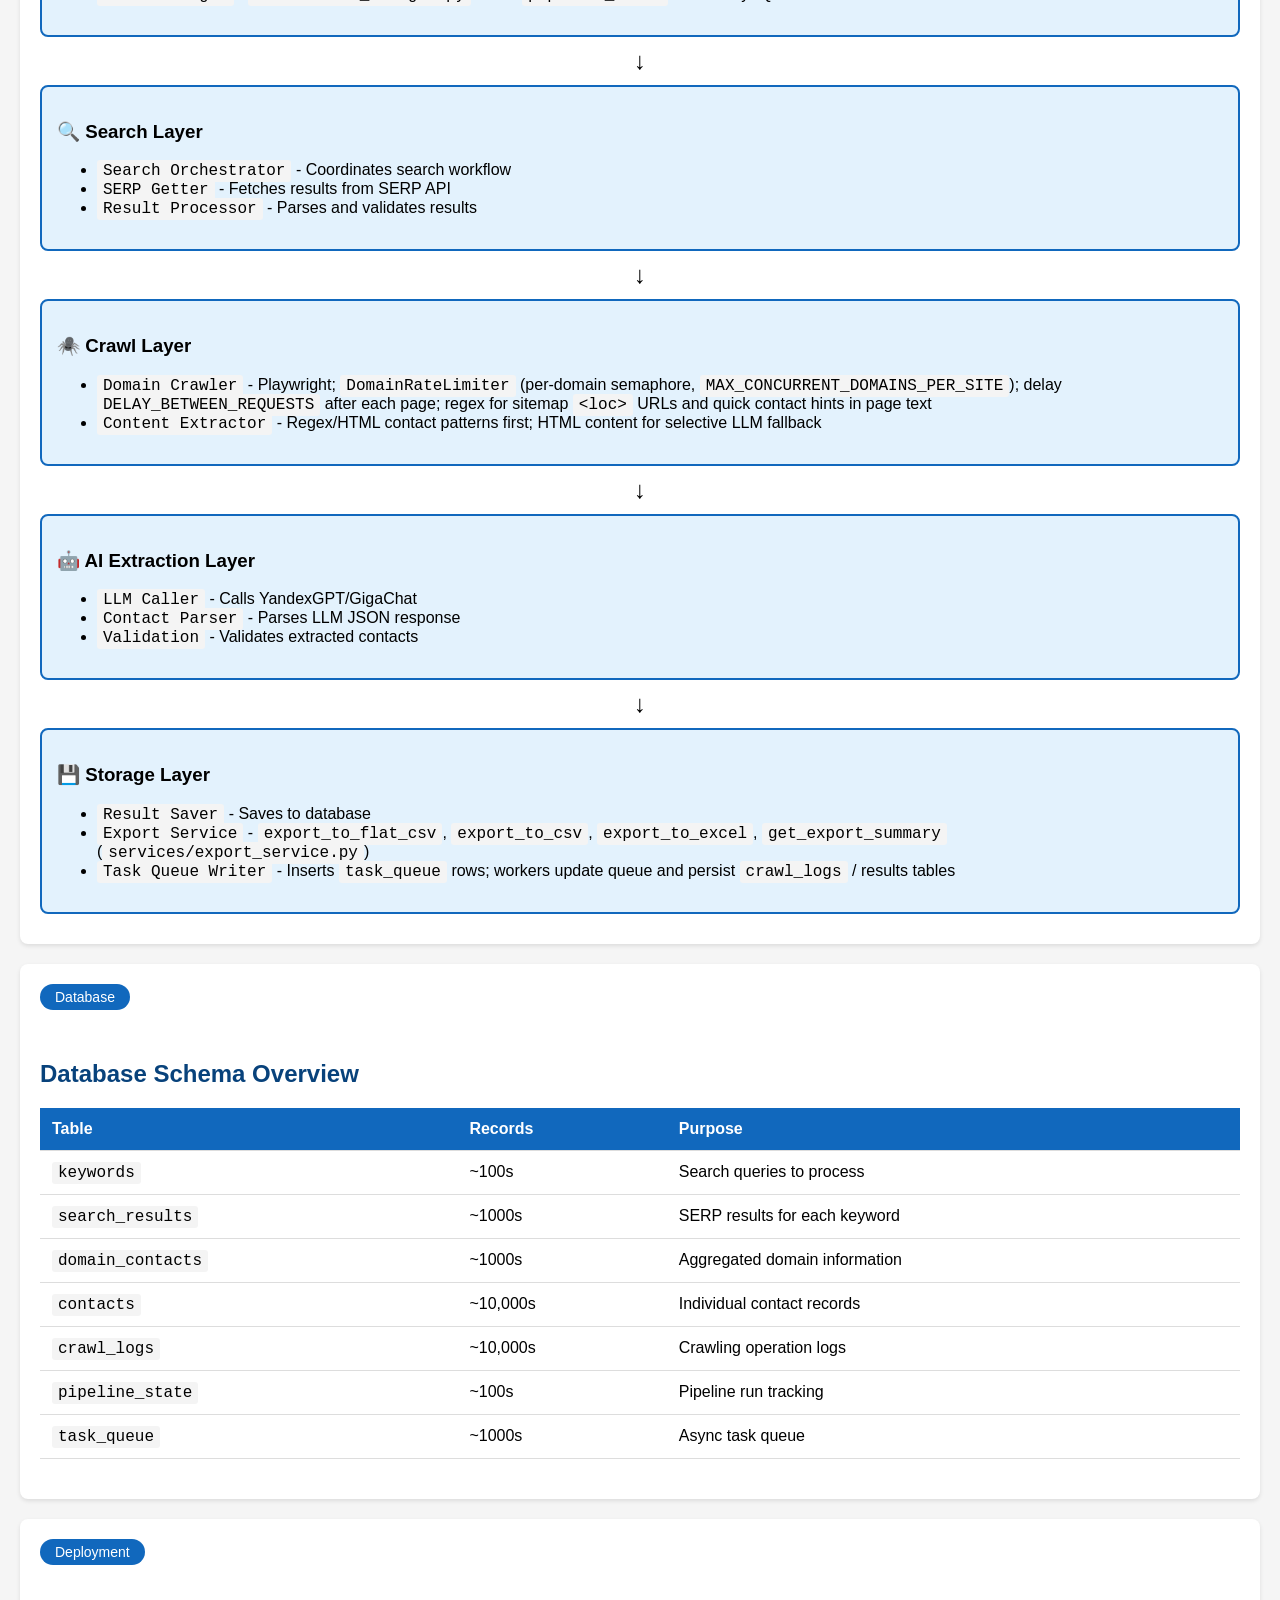
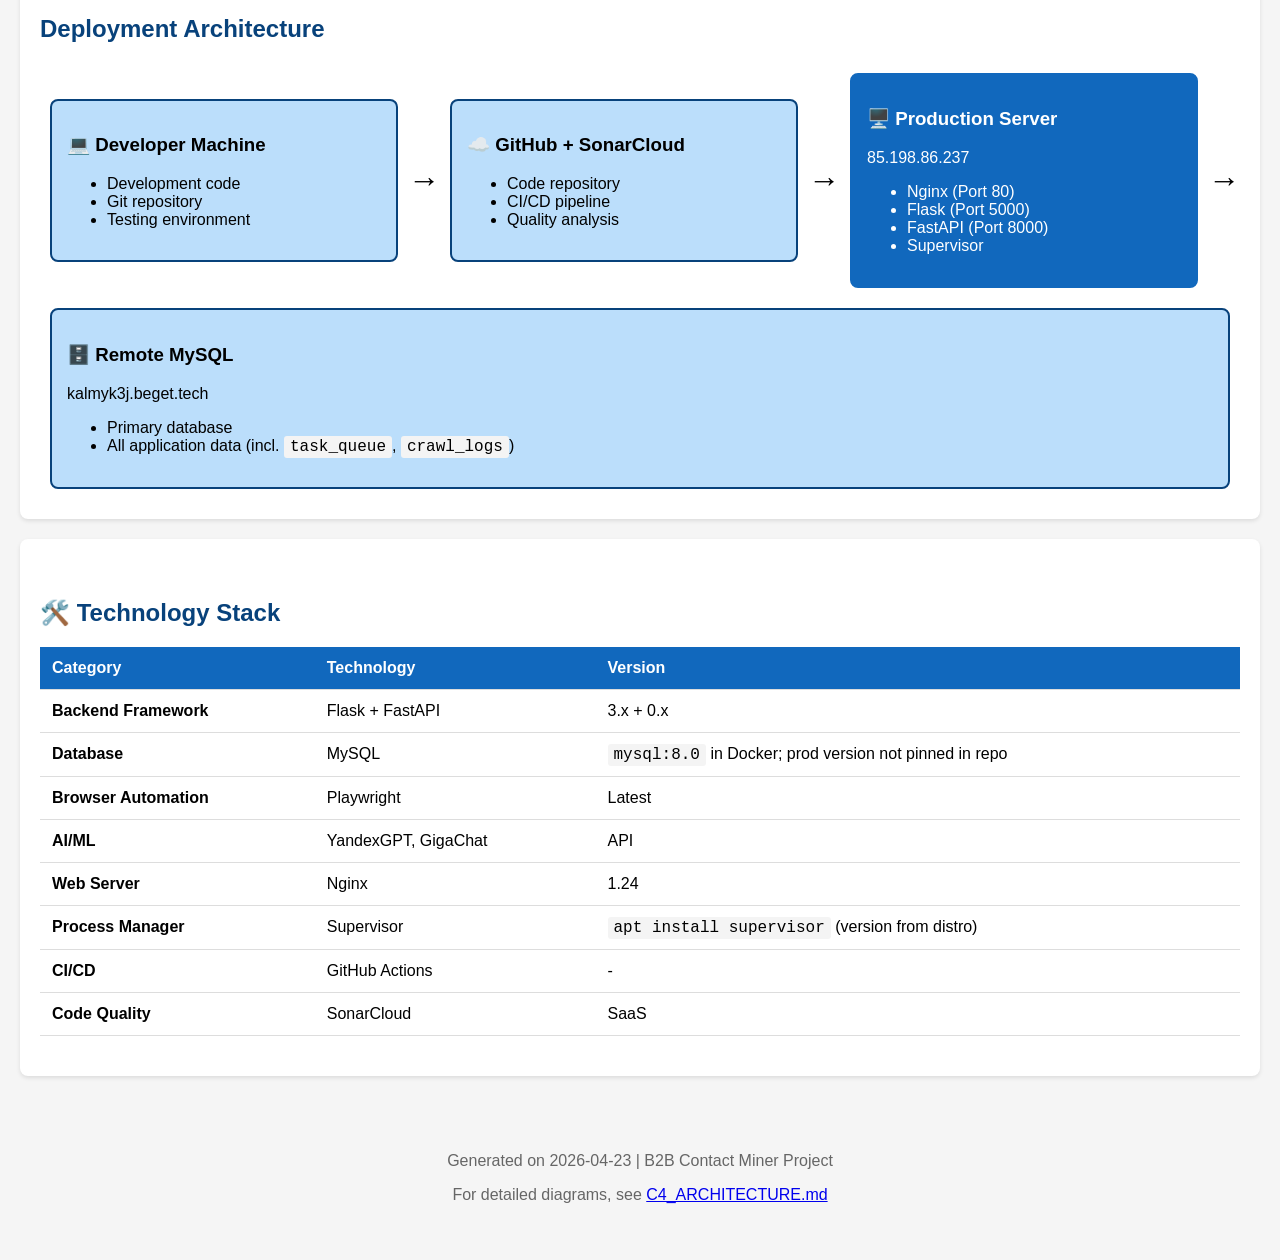
==== commit 95f699b3: "docs(c4): document regex-first extraction with LLM fallback Co-authored-by: Cursor <cursoragent@curs" ====
--- a/doc/C4_DIAGRAM.html
+++ b/doc/C4_DIAGRAM.html
@@ -210,7 +210,7 @@
             <h3>🕷️ Crawl Layer</h3>
             <ul>
                 <li><code>Domain Crawler</code> - Playwright; <code>DomainRateLimiter</code> (per-domain semaphore, <code>MAX_CONCURRENT_DOMAINS_PER_SITE</code>); delay <code>DELAY_BETWEEN_REQUESTS</code> after each page; regex for sitemap <code>&lt;loc&gt;</code> URLs and quick contact hints in page text</li>
-                <li><code>Content Extractor</code> - Extracts HTML content for LLM</li>
+                <li><code>Content Extractor</code> - Regex/HTML contact patterns first; HTML content for selective LLM fallback</li>
             </ul>
         </div>
         
